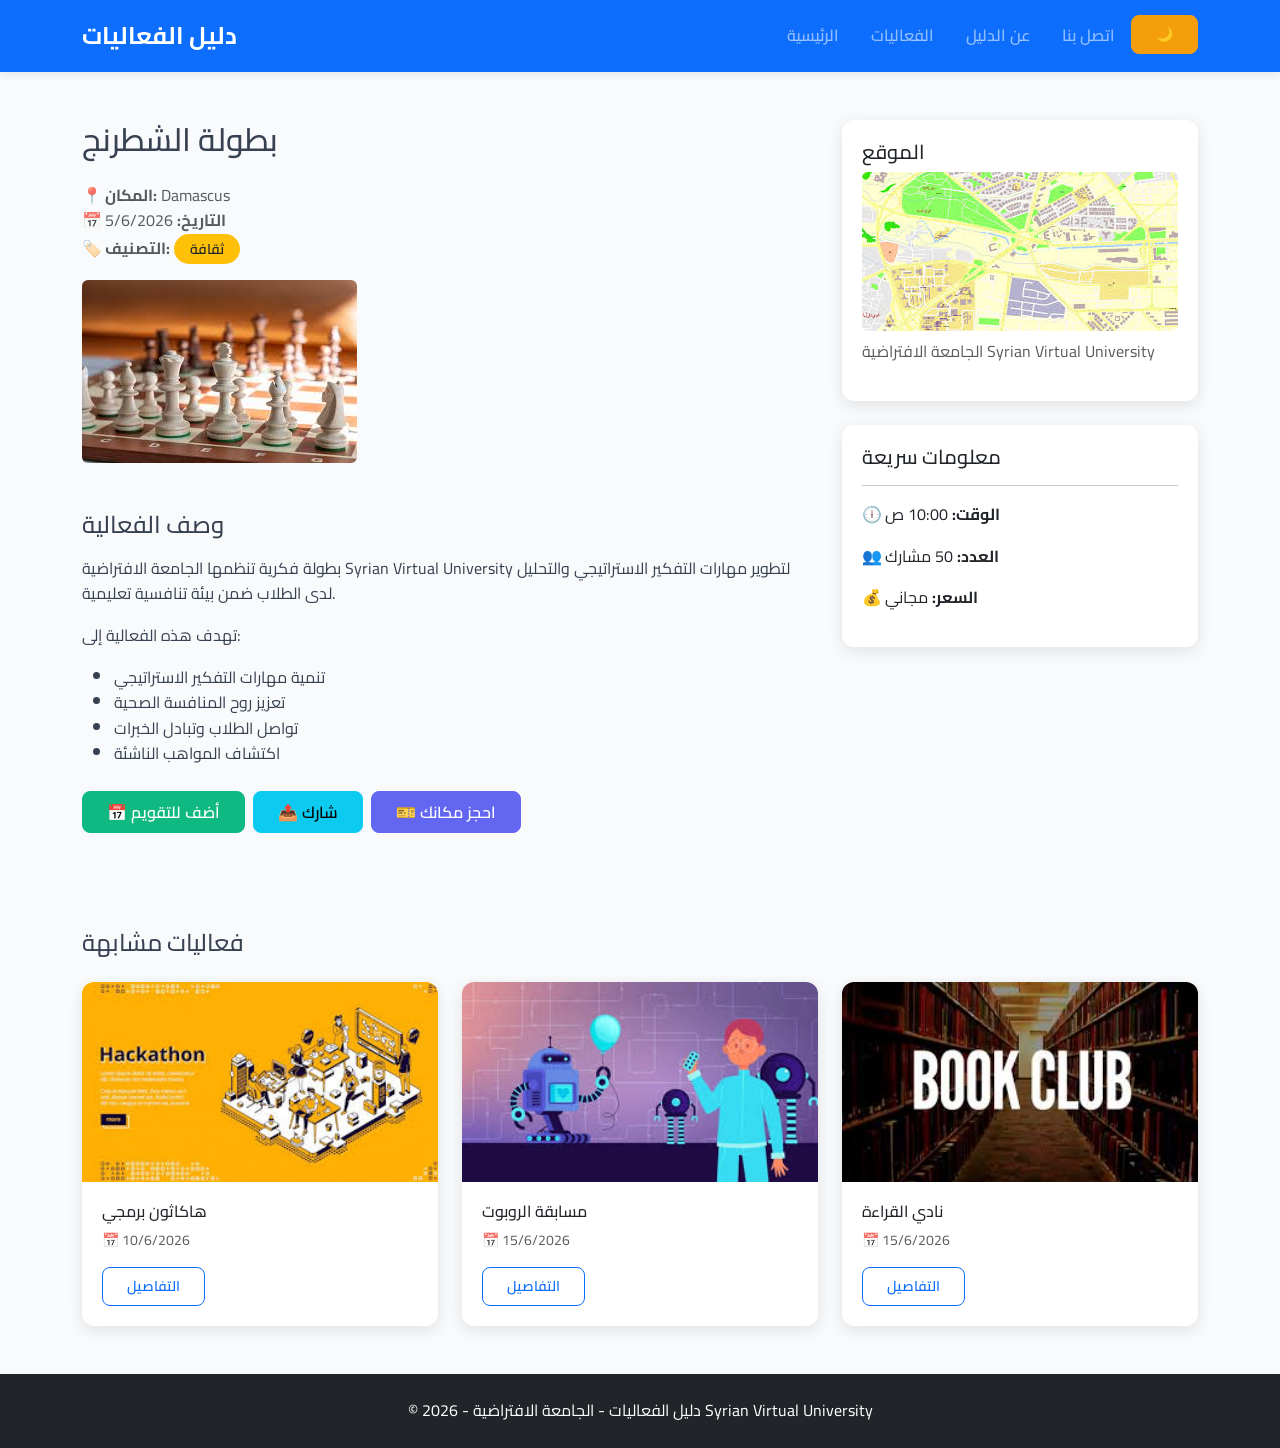
==== event.html @ 1220d70a "fix the error" ====
<!DOCTYPE html>
<html lang="ar">
<head>
<meta charset="UTF-8">
<meta name="viewport" content="width=device-width, initial-scale=1.0">
<title>تفاصيل الفعالية - دليل فعاليات الجامعة الافتراضية Syrian Virtual University</title>

<!-- Bootstrap CSS -->
<link rel="stylesheet" href="https://cdn.jsdelivr.net/npm/bootstrap@5.3.0/dist/css/bootstrap.min.css">
<!-- Google Fonts for Arabic -->
<link rel="preconnect" href="https://fonts.googleapis.com">
<link rel="preconnect" href="https://fonts.gstatic.com" crossorigin>
<link rel="stylesheet" href="https://fonts.googleapis.com/css2?family=Cairo:wght@400;600;700&display=swap">
<!-- Custom CSS -->
<link rel="stylesheet" href="assets/css/styles.css">
</head>

<body>

<!-- Header with Navbar -->
<header>
<nav class="navbar navbar-expand-lg navbar-dark bg-primary">
<div class="container">
<a class="navbar-brand fw-bold" href="index.html">دليل الفعاليات</a>

<button class="navbar-toggler" type="button" data-bs-toggle="collapse" data-bs-target="#navMenu">
<span class="navbar-toggler-icon"></span>
</button>

<div class="collapse navbar-collapse" id="navMenu">
<ul class="navbar-nav ms-auto">
<li class="nav-item"><a class="nav-link" href="index.html">الرئيسية</a></li>
<li class="nav-item"><a class="nav-link" href="events.html">الفعاليات</a></li>
<li class="nav-item"><a class="nav-link" href="about.html">عن الدليل</a></li>
<li class="nav-item"><a class="nav-link" href="contact.html">اتصل بنا</a></li>
<li class="nav-item">
<button onclick="toggleDark()" class="btn btn-warning btn-sm" title="تبديل الوضع">🌙</button>
</li>
</ul>
</div>
</div>
</nav>
</header>

<main class="container py-5">

<!-- Event Details -->
<div class="row">
<div class="col-md-8">
<h2 class="mb-4">بطولة الشطرنج</h2>

<p class="text-muted">
<strong>📍 المكان:</strong> Damascus<br>
<strong>📅 التاريخ:</strong> 5/6/2026<br>
<strong>🏷️ التصنيف:</strong> <span class="badge bg-warning text-dark">ثقافة</span>
</p>

<!-- Main Image -->
<img src="assets/img/chess.jpg" class="img-fluid rounded mb-4" alt="بطولة الشطرنج">

<!-- Description -->
<h4 class="mt-4 mb-3">وصف الفعالية</h4>
<p>
بطولة فكرية تنظمها الجامعة الافتراضية Syrian Virtual University لتطوير مهارات التفكير الاستراتيجي والتحليل لدى الطلاب ضمن بيئة تنافسية تعليمية.
</p>
<p>
تهدف هذه الفعالية إلى:
</p>
<ul class="mb-4">
<li>تنمية مهارات التفكير الاستراتيجي</li>
<li>تعزيز روح المنافسة الصحية</li>
<li>تواصل الطلاب وتبادل الخبرات</li>
<li>اكتشاف المواهب الناشئة</li>
</ul>

<!-- Action Buttons -->
<div class="d-flex flex-wrap gap-2 mb-5">
<button class="btn btn-success" onclick="addToCalendar()">📅 أضف للتقويم</button>
<button class="btn btn-info" onclick="shareEvent()">📤 شارك</button>
<button class="btn btn-primary" data-bs-toggle="modal" data-bs-target="#bookModal">🎫 احجز مكانك</button>
</div>

</div>

<!-- Sidebar -->
<div class="col-md-4">
<!-- Location Map -->
<div class="card mb-4">
<div class="card-body">
<h5>الموقع</h5>
<img src="assets/img/map-damascus.jpg" class="img-fluid rounded" alt="خريطة دمشق">
<p class="mt-2 text-muted">الجامعة الافتراضية Syrian Virtual University</p>
</div>
</div>

<!-- Quick Info -->
<div class="card mb-4">
<div class="card-body">
<h5>معلومات سريعة</h5>
<hr>
<p><strong>🕕 الوقت:</strong> 10:00 ص</p>
<p><strong>👥 العدد:</strong> 50 مشارك</p>
<p><strong>💰 السعر:</strong> مجاني</p>
</div>
</div>

</div>
</div>

<!-- Related Events -->
<h4 class="mt-5 mb-4">فعاليات مشابهة</h4>
<div class="row g-4">

<div class="col-md-4">
<div class="card h-100">
<img src="assets/img/hackathon.jpg" class="card-img-top" alt="هاكاثون">
<div class="card-body">
<h6>هاكاثون برمجي</h6>
<p class="text-muted small">📅 10/6/2026</p>
<a href="event.html" class="btn btn-sm btn-outline-primary">التفاصيل</a>
</div>
</div>
</div>

<div class="col-md-4">
<div class="card h-100">
<img src="assets/img/robot.jpg" class="card-img-top" alt="الروبوت">
<div class="card-body">
<h6>مسابقة الروبوت</h6>
<p class="text-muted small">📅 15/6/2026</p>
<a href="event.html" class="btn btn-sm btn-outline-primary">التفاصيل</a>
</div>
</div>
</div>

<div class="col-md-4">
<div class="card h-100">
<img src="assets/img/books.jpg" class="card-img-top" alt="القراءة">
<div class="card-body">
<h6>نادي القراءة</h6>
<p class="text-muted small">📅 15/6/2026</p>
<a href="event.html" class="btn btn-sm btn-outline-primary">التفاصيل</a>
</div>
</div>
</div>

</div>

</main>

<!-- Booking Modal -->
<div class="modal fade" id="bookModal" tabindex="-1" aria-labelledby="bookModalLabel" aria-hidden="true">
<div class="modal-dialog">
<div class="modal-content">
<div class="modal-header">
<h5 class="modal-title" id="bookModalLabel">حجز مكان</h5>
<button type="button" class="btn-close" data-bs-dismiss="modal" aria-label="إغلاق"></button>
</div>
<div class="modal-body">
<p>هل أنت متأكد من الحجز في هذه الفعالية؟</p>
</div>
<div class="modal-footer">
<button type="button" class="btn btn-secondary" data-bs-dismiss="modal">إلغاء</button>
<button type="button" class="btn btn-primary" onclick="confirmBooking()">تأكيد الحجز</button>
</div>
</div>
</div>
</div>

<!-- Footer -->
<footer class="bg-dark text-white text-center py-4">
<div class="container">
<p class="mb-0">© 2026 - دليل الفعاليات - الجامعة الافتراضية Syrian Virtual University</p>
</div>
</footer>

<!-- Scroll to Top Button -->
<button id="topBtn" class="btn btn-primary" onclick="scrollToTop()">↑</button>

<!-- Bootstrap JS -->
<script src="https://cdn.jsdelivr.net/npm/bootstrap@5.3.0/dist/js/bootstrap.bundle.min.js"></script>
<!-- Custom JS -->
<script src="assets/js/main.js"></script>

<script>
// دوال خاصة بصفحة التفاصيل
function addToCalendar() {
    alert("✓ تم إضافة الفعالية إلى تقويمك!");
}

function shareEvent() {
    if (navigator.share) {
        navigator.share({
            title: 'بطولة الشطرنج',
            text: 'شاهد هذه الفعالية الرائعة!',
            url: window.location.href
        });
    } else {
        // نسخ الرابط
        navigator.clipboard.writeText(window.location.href);
        alert("✓ تم نسخ رابط الفعالية!");
    }
}

function confirmBooking() {
    // закрыть модал
    var modal = bootstrap.Modal.getInstance(document.getElementById('bookModal'));
    modal.hide();
    alert("✓ تم الحجز بنجاح! سنرسل لك تأكيداً عبر البريد الإلكتروني.");
}
</script>

</body>
</html>
---- assets/css/styles.css ----
/* ===================================
   دليل الفعاليات - ملف الأنماط
   =================================== */

/* متغيرات الألوان - هوية لونية للفعاليات */
:root {
    --primary-color: #6366f1;      /* بنفسجي - اللون الأساسي */
    --secondary-color: #f59e0b;    /* برتقالي - اللون الثانوي */
    --success-color: #10b981;     /* أخضر - نجاح */
    --danger-color: #ef4444;       /* أحمر - خطأ */
    --info-color: #0ea5e9;         /* أزرق - معلومات */
    --dark-color: #1f2937;         /* داكن */
    --light-color: #f3f4f6;        /* فاتح */
    --background-color: #f8fafc;   /* خلفية محايدة */
    --text-color: #374151;         /* نص */
    --card-shadow: 0 4px 15px rgba(0, 0, 0, 0.1); /* ظل الكروت */
}

/* الإعدادات الأساسية */
* {
    box-sizing: border-box;
    margin: 0;
    padding: 0;
}

body {
    font-family: 'Cairo', 'Tajawal', Arial, sans-serif;
    background-color: var(--background-color);
    color: var(--text-color);
    line-height: 1.6;
    min-height: 100vh;
    display: flex;
    flex-direction: column;
}

main {
    flex: 1;
}

/* ===================================
   الهيدر والـ Navbar
   =================================== */
.navbar {
    box-shadow: 0 2px 10px rgba(0, 0, 0, 0.1);
    padding: 0.75rem 0;
}

.navbar-brand {
    font-size: 1.5rem;
    font-weight: 700;
    color: #fff !important;
}

.nav-link {
    font-weight: 600;
    padding: 0.5rem 1rem !important;
    transition: color 0.3s ease;
}

.nav-link:hover {
    color: var(--secondary-color) !important;
}

/* ===================================
   تصميم البطاقات (Cards)
   =================================== */
.card {
    border: none;
    border-radius: 12px;
    box-shadow: var(--card-shadow);
    transition: transform 0.3s ease, box-shadow 0.3s ease;
    overflow: hidden;
}

.card:hover {
    transform: translateY(-5px);
    box-shadow: 0 8px 25px rgba(0, 0, 0, 0.15);
}

.card-img-top {
    width: 100%;
    height: 200px;
    object-fit: cover;
}

.card-title {
    font-weight: 700;
    color: var(--dark-color);
    margin-bottom: 0.5rem;
}

.card-body {
    padding: 1.25rem;
}

/* ===================================
   الأزرار
   =================================== */
.btn {
    border-radius: 8px;
    font-weight: 600;
    padding: 0.5rem 1.5rem;
    transition: all 0.3s ease;
}

.btn-primary {
    background-color: var(--primary-color);
    border-color: var(--primary-color);
}

.btn-primary:hover {
    background-color: #4f46e5;
    border-color: #4f46e5;
    transform: scale(1.02);
}

.btn-success {
    background-color: var(--success-color);
    border-color: var(--success-color);
}

.btn-warning {
    background-color: var(--secondary-color);
    border-color: var(--secondary-color);
    color: var(--dark-color);
}

/* ===================================
   الميديا (Badges)
   =================================== */
.badge {
    font-weight: 600;
    padding: 0.5rem 1rem;
    border-radius: 20px;
    font-size: 0.875rem;
}

/* ===================================
   السلايدر (Carousel)
   =================================== */
.carousel {
    border-radius: 16px;
    overflow: hidden;
    box-shadow: var(--card-shadow);
}

.carousel-item img {
    height: 400px;
    object-fit: cover;
}

.carousel-control-prev-icon,
.carousel-control-next-icon {
    background-color: var(--primary-color);
    border-radius: 50%;
    padding: 1rem;
}

/* ===================================
   الفوتر
   =================================== */
footer {
    margin-top: auto;
    padding: 1.5rem 0;
}

footer a {
    text-decoration: none;
    transition: color 0.3s ease;
}

footer a:hover {
    color: var(--secondary-color) !important;
}

footer h5 {
    font-weight: 700;
    margin-bottom: 1rem;
    color: var(--secondary-color);
}

/* ===================================
   زر العودة للأعلى
   =================================== */
#topBtn {
    position: fixed;
    bottom: 30px;
    right: 30px;
    width: 50px;
    height: 50px;
    border-radius: 50%;
    font-size: 1.5rem;
    display: none;
    z-index: 1000;
    box-shadow: var(--card-shadow);
    animation: pulse 2s infinite;
}

@keyframes pulse {
    0% { transform: scale(1); }
    50% { transform: scale(1.05); }
    100% { transform: scale(1); }
}

/* ===================================
   Dark Mode
   =================================== */
.dark {
    background-color: #121212;
    color: #e5e7eb;
}

.dark .card {
    background-color: #1f2937;
    color: #e5e7eb;
}

.dark .card-title {
    color: #e5e7eb;
}

.dark .navbar {
    background-color: #1f2937 !important;
}

.dark footer {
    background-color: #1f2937;
}

/* ===================================
   التجاوب (Responsive Design)
   =================================== */
@media (max-width: 992px) {
    .carousel-item img {
        height: 300px;
    }
    
    .navbar-brand {
        font-size: 1.25rem;
    }
}

@media (max-width: 768px) {
    .carousel-item img {
        height: 250px;
    }
    
    main {
        padding: 1rem 0;
    }
    
    .card-img-top {
        height: 180px;
    }
    
    .team-icon {
        font-size: 2rem;
    }
}

@media (max-width: 576px) {
    .carousel-item img {
        height: 200px;
    }
    
    h2 {
        font-size: 1.5rem;
    }
    
    h3 {
        font-size: 1.25rem;
    }
    
    .card-img-top {
        height: 150px;
    }
    
    #topBtn {
        bottom: 20px;
        right: 20px;
        width: 45px;
        height: 45px;
    }
}

/* ===================================
   تأثيرات إضافية
   =================================== */
.fade-in {
    animation: fadeIn 0.5s ease-in;
}

@keyframes fadeIn {
    from { opacity: 0; transform: translateY(10px); }
    to { opacity: 1; transform: translateY(0); }
}

.hover-scale {
    transition: transform 0.3s ease;
}

.hover-scale:hover {
    transform: scale(1.02);
}

/* ===================================
   تنسيق النماذج
   =================================== */
.form-control,
.form-select {
    border-radius: 8px;
    border: 2px solid #e5e7eb;
    padding: 0.75rem 1rem;
    transition: border-color 0.3s ease, box-shadow 0.3s ease;
}

.form-control:focus,
.form-select:focus {
    border-color: var(--primary-color);
    box-shadow: 0 0 0 3px rgba(99, 102, 241, 0.2);
}

.form-label {
    font-weight: 600;
    margin-bottom: 0.5rem;
}

/* ===================================
   فريق العمل - أيقونات
   =================================== */
.team-icon {
    font-size: 3rem;
    display: block;
    margin-bottom: 0.5rem;
}

/* ===================================
   رسائل التنبيه
   =================================== */
.alert {
    border-radius: 8px;
    border: none;
    padding: 1rem 1.25rem;
}

.alert-success {
    background-color: #d1fae5;
    color: #065f46;
}

.alert-danger {
    background-color: #fee2e2;
    color: #991b1b;
}

/* ===================================
   أقسام الصفحة الرئيسية
   =================================== */
.section-title {
    font-weight: 700;
    color: var(--dark-color);
    margin-bottom: 1.5rem;
    position: relative;
    padding-bottom: 0.5rem;
}

.section-title::after {
    content: '';
    position: absolute;
    bottom: 0;
    left: 0;
    width: 50px;
    height: 3px;
    background-color: var(--primary-color);
    border-radius: 2px;
}

/* ===================================
  训练的 إضافية
   =================================== */
.placeholder-img {
    background-color: #e5e7eb;
    min-height: 200px;
    display: flex;
    align-items: center;
    justify-content: center;
    color: #9ca3af;
    border-radius: 8px;
}

/* Section spacing */
.py-5 {
    padding-top: 3rem !important;
    padding-bottom: 3rem !important;
}
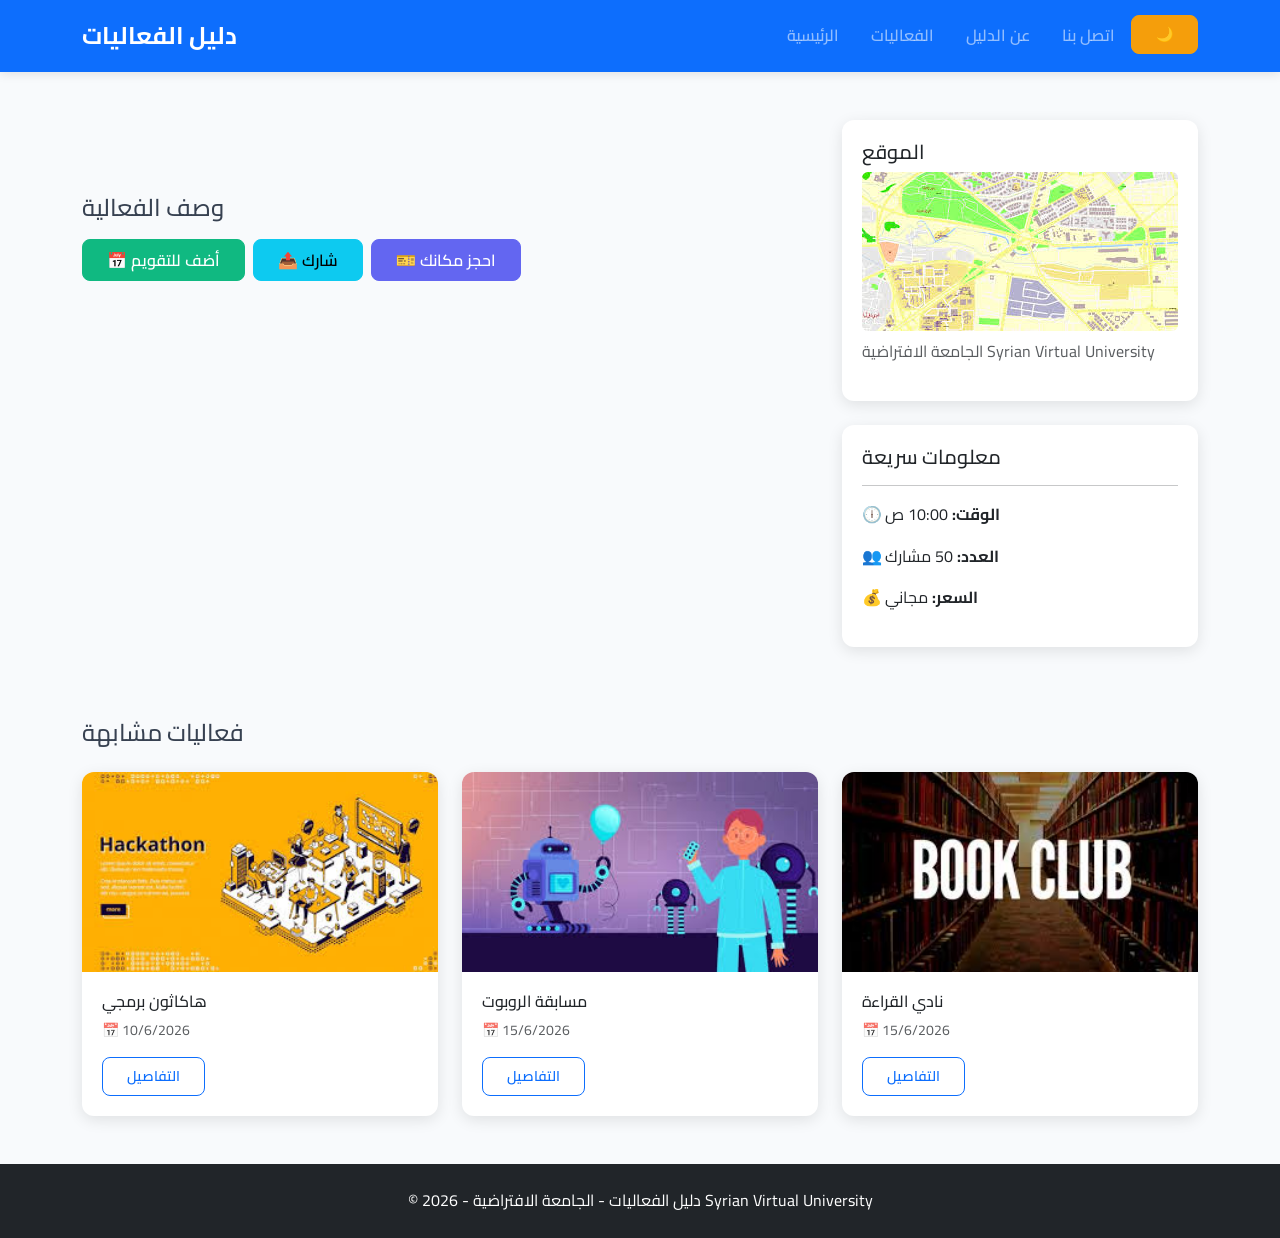
==== commit abb550b1: "fix error in links" ====
--- a/event.html
+++ b/event.html
@@ -47,31 +47,17 @@
 <!-- Event Details -->
 <div class="row">
 <div class="col-md-8">
-<h2 class="mb-4">بطولة الشطرنج</h2>
-
-<p class="text-muted">
-<strong>📍 المكان:</strong> Damascus<br>
-<strong>📅 التاريخ:</strong> 5/6/2026<br>
-<strong>🏷️ التصنيف:</strong> <span class="badge bg-warning text-dark">ثقافة</span>
-</p>
+<h2 class="mb-4" id="eventTitle"></h2>
+
+<p class="text-muted" id="eventInfo"></p>
 
 <!-- Main Image -->
-<img src="assets/img/chess.jpg" class="img-fluid rounded mb-4" alt="بطولة الشطرنج">
+ <img id="eventImage" class="img-fluid rounded mb-4">
 
 <!-- Description -->
 <h4 class="mt-4 mb-3">وصف الفعالية</h4>
-<p>
-بطولة فكرية تنظمها الجامعة الافتراضية Syrian Virtual University لتطوير مهارات التفكير الاستراتيجي والتحليل لدى الطلاب ضمن بيئة تنافسية تعليمية.
-</p>
-<p>
-تهدف هذه الفعالية إلى:
-</p>
-<ul class="mb-4">
-<li>تنمية مهارات التفكير الاستراتيجي</li>
-<li>تعزيز روح المنافسة الصحية</li>
-<li>تواصل الطلاب وتبادل الخبرات</li>
-<li>اكتشاف المواهب الناشئة</li>
-</ul>
+
+<p id="eventDescription"></p>
 
 <!-- Action Buttons -->
 <div class="d-flex flex-wrap gap-2 mb-5">
@@ -98,9 +84,9 @@
 <div class="card-body">
 <h5>معلومات سريعة</h5>
 <hr>
-<p><strong>🕕 الوقت:</strong> 10:00 ص</p>
-<p><strong>👥 العدد:</strong> 50 مشارك</p>
-<p><strong>💰 السعر:</strong> مجاني</p>
+<p><strong>🕕 الوقت:</strong> <span id="eventTime">10:00 ص</span></p>
+<p><strong>👥 العدد:</strong> <span id="eventParticipants">50 مشارك</span></p>
+<p><strong>💰 السعر:</strong> <span id="eventPrice">مجاني</span></p>
 </div>
 </div>
 
@@ -117,7 +103,7 @@
 <div class="card-body">
 <h6>هاكاثون برمجي</h6>
 <p class="text-muted small">📅 10/6/2026</p>
-<a href="event.html" class="btn btn-sm btn-outline-primary">التفاصيل</a>
+<a href="event.html?id=2" class="btn btn-sm btn-outline-primary">التفاصيل</a>
 </div>
 </div>
 </div>
@@ -128,7 +114,7 @@
 <div class="card-body">
 <h6>مسابقة الروبوت</h6>
 <p class="text-muted small">📅 15/6/2026</p>
-<a href="event.html" class="btn btn-sm btn-outline-primary">التفاصيل</a>
+<a href="event.html?id=4" class="btn btn-sm btn-outline-primary">التفاصيل</a>
 </div>
 </div>
 </div>
@@ -139,7 +125,7 @@
 <div class="card-body">
 <h6>نادي القراءة</h6>
 <p class="text-muted small">📅 15/6/2026</p>
-<a href="event.html" class="btn btn-sm btn-outline-primary">التفاصيل</a>
+<a href="event.html?id=5" class="btn btn-sm btn-outline-primary">التفاصيل</a>
 </div>
 </div>
 </div>
@@ -183,15 +169,91 @@
 <script src="assets/js/main.js"></script>
 
 <script>
+// Event data
+const events = {
+    1: {
+        title: "بطولة كرة السلة",
+        category: "رياضة",
+        date: "1/6/2026",
+        location: "دمشق",
+        image: "basket.jpg",
+        description: "بطولة رياضية تنظمها الجامعة الافتراضية Syrian Virtual University لتعزيز روح المنافسة.",
+        time: "10:00 ص",
+        participants: "50 مشارك",
+        price: "مجاني"
+    },
+    2: {
+        title: "هاكاثون برمجي",
+        category: "تقنية",
+        date: "10/6/2026",
+        location: "دمشق",
+        image: "hackathon.jpg",
+        description: "فعالية تقنية تجمع الطلاب لتطوير حلول مبتكرة بإشراف الجامعة.",
+        time: "10:00 ص",
+        participants: "50 مشارك",
+        price: "مجاني"
+    },
+    3: {
+        title: "بطولة الشطرنج",
+        category: "ثقافة",
+        date: "5/6/2026",
+        location: "دمشق",
+        image: "chess.jpg",
+        description: "بطولة فكرية لتعزيز مهارات التفكير والتحليل لدى الطلاب.",
+        time: "10:00 ص",
+        participants: "50 مشارك",
+        price: "مجاني"
+    },
+    4: {
+        title: "مسابقة الروبوت",
+        category: "تقنية",
+        date: "15/6/2026",
+        location: "دمشق",
+        image: "robot.jpg",
+        description: "مسابقة تقنية لتصميم وبرمجة الروبوتات.",
+        time: "10:00 ص",
+        participants: "50 مشارك",
+        price: "مجاني"
+    },
+    5: {
+        title: "نادي القراءة",
+        category: "ثقافة",
+        date: "15/6/2026",
+        location: "دمشق",
+        image: "books.jpg",
+        description: "جلسة ثقافية لتنمية حب القراءة.",
+        time: "10:00 ص",
+        participants: "50 مشارك",
+        price: "مجاني"
+    }
+};
+
+// Get URL parameter
+const urlParams = new URLSearchParams(window.location.search);
+const id = urlParams.get('id');
+
+// Populate event details
+if (id && events[id]) {
+    const event = events[id];
+    document.getElementById('eventTitle').textContent = event.title;
+    document.getElementById('eventInfo').textContent = `التصنيف: ${event.category} | التاريخ: ${event.date} | الموقع: ${event.location}`;
+    document.getElementById('eventImage').src = `assets/img/${event.image}`;
+    document.getElementById('eventDescription').textContent = event.description;
+    document.getElementById('eventTime').textContent = event.time;
+    document.getElementById('eventParticipants').textContent = event.participants;
+    document.getElementById('eventPrice').textContent = event.price;
+}
+
 // دوال خاصة بصفحة التفاصيل
 function addToCalendar() {
     alert("✓ تم إضافة الفعالية إلى تقويمك!");
 }
 
 function shareEvent() {
+    const eventTitle = id && events[id] ? events[id].title : 'بطولة الشطرنج';
     if (navigator.share) {
         navigator.share({
-            title: 'بطولة الشطرنج',
+            title: eventTitle,
             text: 'شاهد هذه الفعالية الرائعة!',
             url: window.location.href
         });
@@ -209,6 +271,5 @@
     alert("✓ تم الحجز بنجاح! سنرسل لك تأكيداً عبر البريد الإلكتروني.");
 }
 </script>
-
 </body>
 </html>
